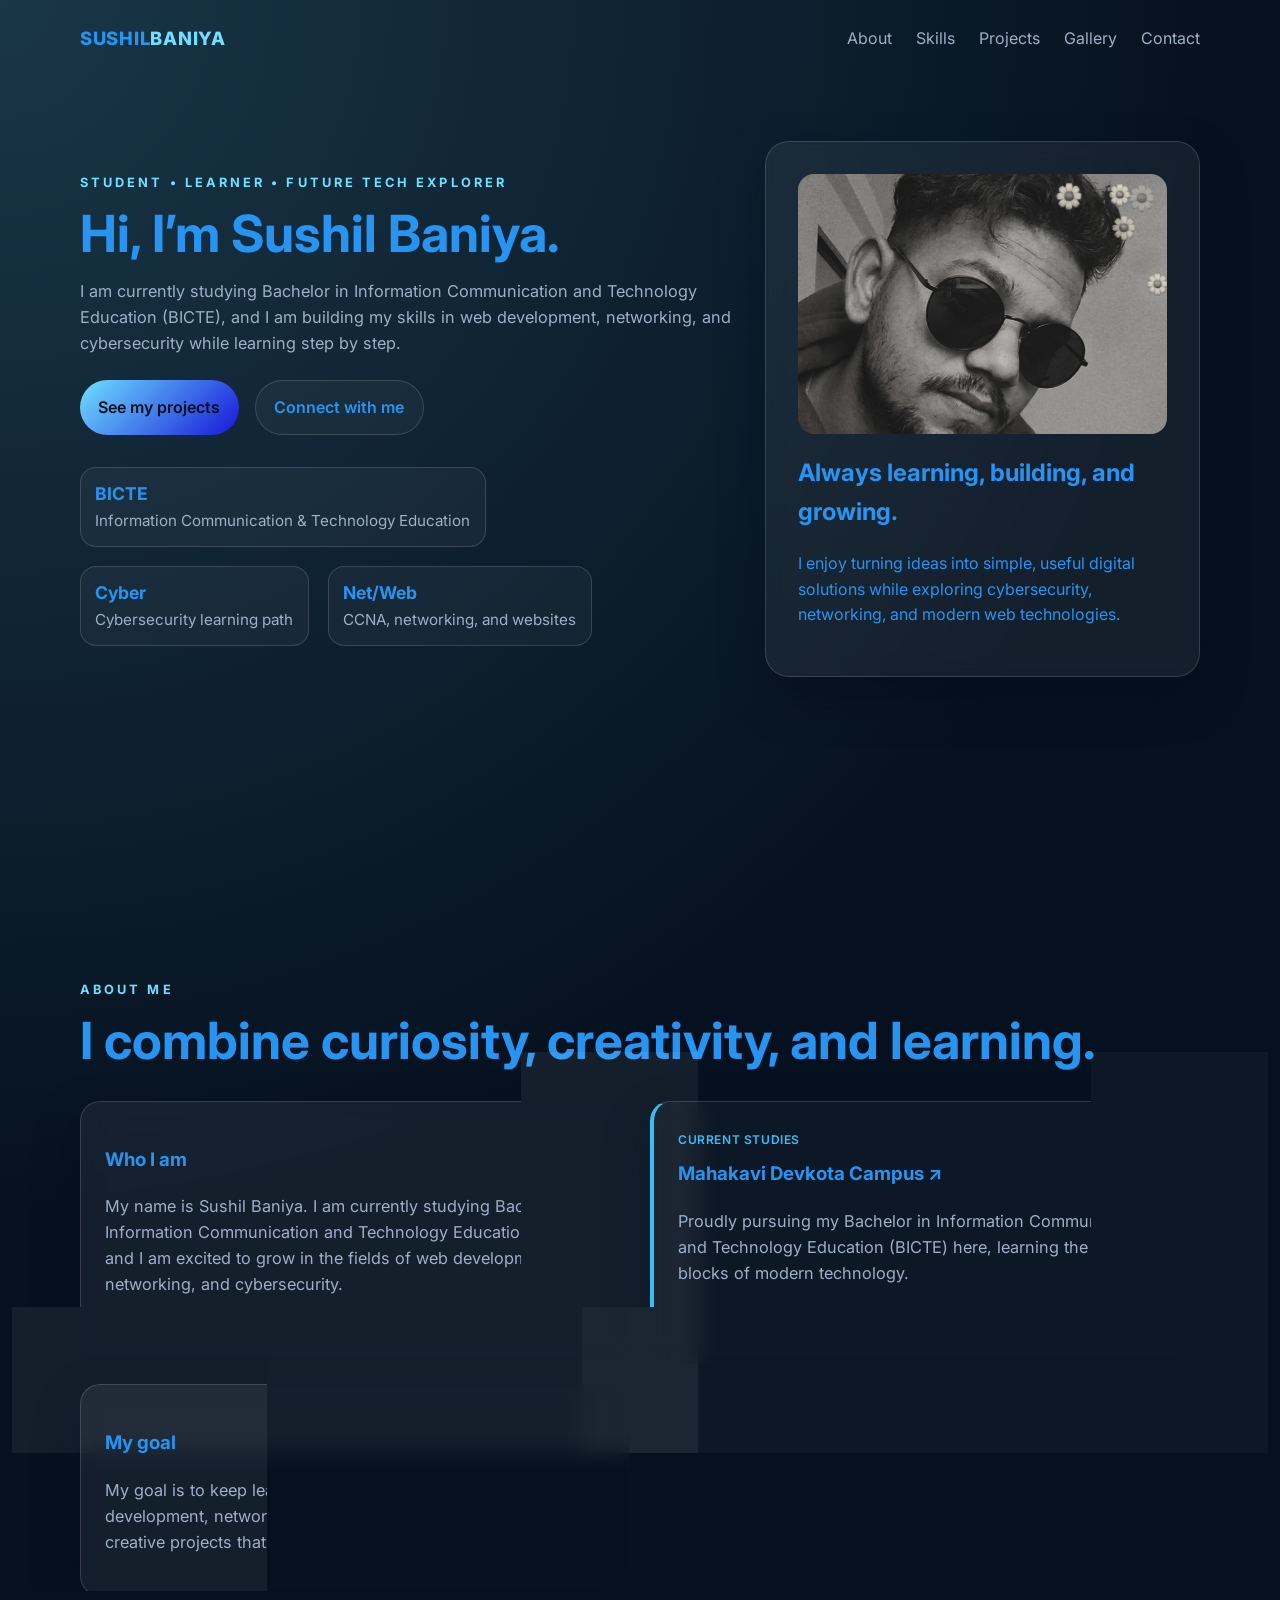
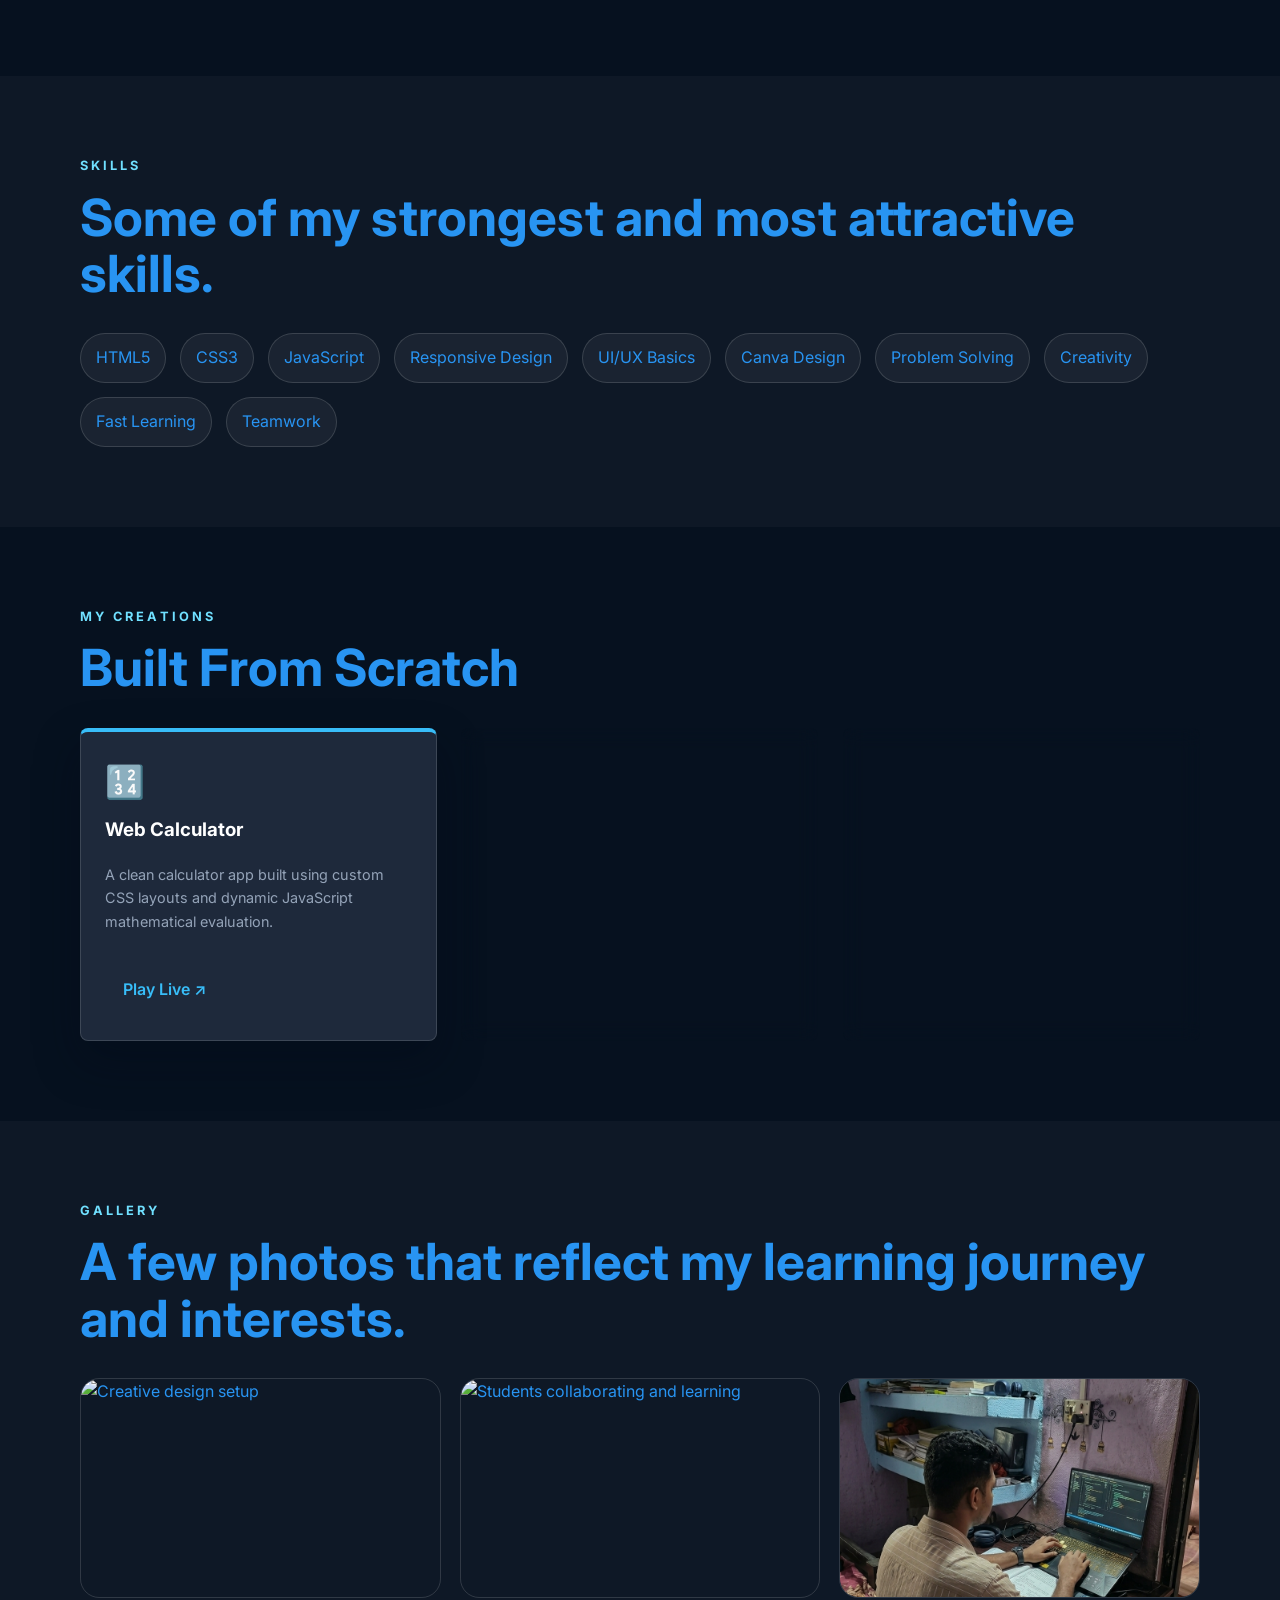
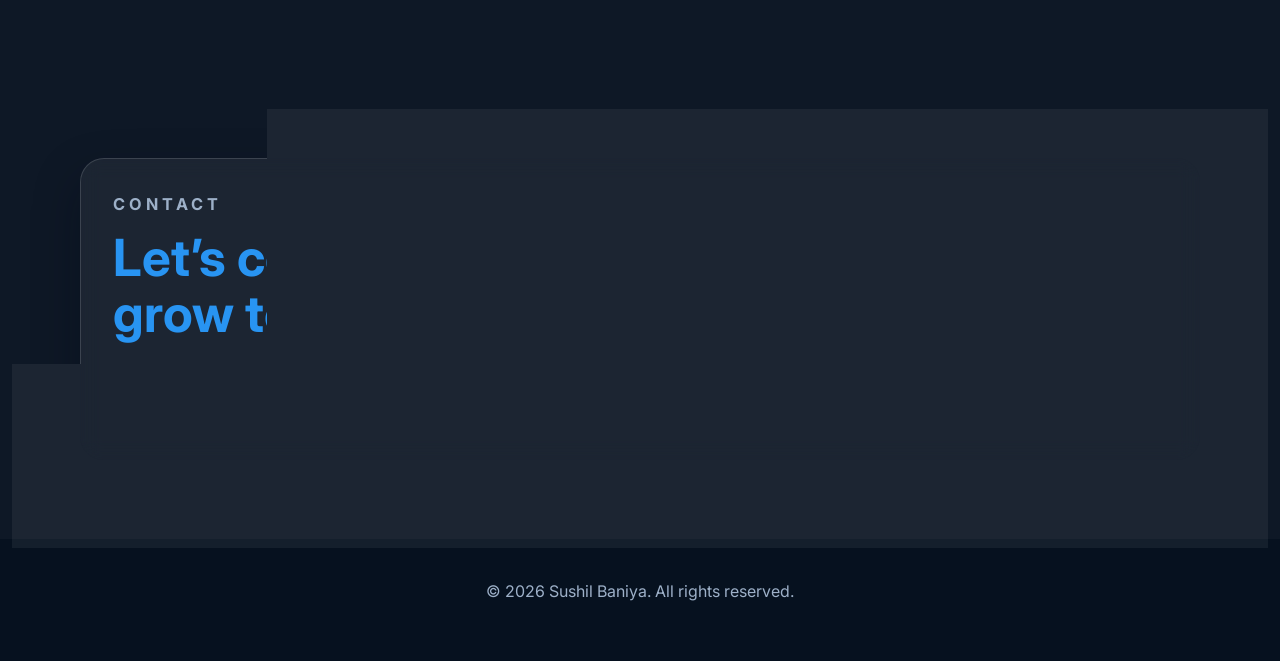
==== index.html @ fa3232b2 "Add files via upload" ====
<!DOCTYPE html>
<html lang="en">
  <head>
    <meta charset="UTF-8" />
    <meta name="viewport" content="width=device-width, initial-scale=1.0" />
    <title>Sushil Baniya | Portfolio</title>
    <meta
      name="description"
      content="Portfolio website for Sushil Baniya, a student pursuing +2 with Computer Science and building creative digital skills."
    />
    <link rel="preconnect" href="https://fonts.googleapis.com" />
    <link rel="preconnect" href="https://fonts.gstatic.com" crossorigin />
    <link
      href="https://fonts.googleapis.com/css2?family=Inter:wght@400;500;600;700;800&display=swap"
      rel="stylesheet"
    />
    <link rel="stylesheet" href="styles.css" />
  </head>
  <body>
    <header class="hero">
      <nav class="nav container">
        <a class="logo" href="#">Sushil<span>Baniya</span></a>
        <button class="menu-toggle" aria-label="Toggle navigation" aria-expanded="false">
          <span></span>
          <span></span>
          <span></span>
        </button>
        <div class="nav-links">
          <a href="#about">About</a>
          <a href="#skills">Skills</a>
          <a href="#projects">Projects</a>
          <a href="#gallery">Gallery</a>
          <a href="#contact">Contact</a>
        </div>
      </nav>

      <div class="hero-content container">
        <div class="hero-copy reveal">
          <p class="eyebrow">Student • Learner • Future Tech Explorer</p>
          <h1>Hi, I’m Sushil Baniya.</h1>
          <p class="hero-text">
            I am currently studying Bachelor in Information Communication and Technology
            Education (BICTE), and I am building my skills in web development,
            networking, and cybersecurity while learning step by step.
          </p>
          <div class="hero-actions">
            <a class="btn btn-primary" href="#projects">See my projects</a>
            <a class="btn btn-secondary" href="#contact">Connect with me</a>
          </div>
          <div class="metrics">
            <div>
              <strong>BICTE</strong>
              <span>Information Communication & Technology Education</span>
            </div>
            <div>
              <strong>Cyber</strong>
              <span>Cybersecurity learning path</span>
            </div>
            <div>
              <strong>Net/Web</strong>
              <span>CCNA, networking, and websites</span>
            </div>
          </div>
        </div>
        <div class="hero-card reveal">
          <img
            class="profile-photo"
            src="1000125288.jpg"
            alt="Sushil Baniya portrait"
          />
          <h2>Always learning, building, and growing.</h2>
          <p>
            I enjoy turning ideas into simple, useful digital solutions while exploring
            cybersecurity, networking, and modern web technologies.
          </p>
        </div>
      </div>
    </header>

    <main>
      <section id="about" class="section container">
        <div class="section-heading reveal">
          <p class="eyebrow">About me</p>
          <h2>I combine curiosity, creativity, and learning.</h2>
        </div>
        <div class="about-grid">
          <div class="card reveal">
            <h3>Who I am</h3>
            <p>
              My name is Sushil Baniya. I am currently studying Bachelor in Information
              Communication and Technology Education (BICTE), and I am excited to grow in
              the fields of web development, networking, and cybersecurity.
            </p>
          </div>
          <!-- Campus Card Section -->
          <div class="card reveal" style="border-left: 4px solid #38bdf8; background: rgba(255, 255, 255, 0.03);">
            <span style="font-size: 0.75rem; text-transform: uppercase; letter-spacing: 0.05em; color: #38bdf8; font-weight: 600;">Current Studies</span>
            <h3 style="margin-top: 0.5rem;">
  <a href="https://www.mdc.edu.np/" target="_blank" rel="noopener noreferrer" style="color: inherit; text-decoration: none; transition: color 0.2s;" onmouseover="this.style.color='#38bdf8'" onmouseout="this.style.color='inherit'">
    Mahakavi Devkota Campus ↗
  </a>
</h3>
            <p>
              Proudly pursuing my Bachelor in Information Communication and Technology Education (BICTE) here, 
              learning the building blocks of modern technology.
            </p>
            <a href="https://www.mdc.edu.np/" target="_blank" rel="noopener noreferrer" style="display: inline-flex; align-items: center; margin-top: 1rem; color: #38bdf8; text-decoration: none; font-weight: 500; gap: 0.5rem;">
              <svg width="13" height="13" viewBox="0 0 24 24" fill="none" stroke="currentColor" stroke-width="2" stroke-linecap="round" stroke-linejoin="round"></svg>

            </a>
          </div>
          <div class="card reveal">
            <h3>My goal</h3>
            <p>
              My goal is to keep learning cybersecurity, CCNA, website development,
              networking, and practical tech skills while building creative projects that
              reflect my growth as a student.
            </p>
          </div>
        </div>
      </section>

      <section id="skills" class="section section-alt">
        <div class="container">
          <div class="section-heading reveal">
            <p class="eyebrow">Skills</p>
            <h2>Some of my strongest and most attractive skills.</h2>
          </div>
          <div class="skills-list reveal">
            <span>HTML5</span>
            <span>CSS3</span>
            <span>JavaScript</span>
            <span>Responsive Design</span>
            <span>UI/UX Basics</span>
            <span>Canva Design</span>
            <span>Problem Solving</span>
            <span>Creativity</span>
            <span>Fast Learning</span>
            <span>Teamwork</span>
          </div>
        </div>
      </section>

      <section id="projects" class="section container">
      <div class="section-heading">
        <p class="eyebrow">My Creations</p>
        <h2>Built From Scratch</h2>
      </div>

      <div class="about-grid" style="margin-top: 2rem; display: grid; grid-template-columns: repeat(auto-fit, minmax(280px, 1fr)); gap: 1.5rem;">
        
        <div class="card reveal" style="border-top: 4px solid #38bdf8; background: #1e293b; padding: 1.5rem; border-radius: 8px;">
          <span style="font-size: 2rem;">🔢</span>
          <h3 style="margin-top: 0.5rem; color: #fff;">Web Calculator</h3>
          <p style="color: #94a3b8; font-size: 0.9rem;">A clean calculator app built using custom CSS layouts and dynamic JavaScript mathematical evaluation.</p>
          <a href="Simple Calculator/index.html" class="btn" style="display: inline-block; margin-top: 1rem; color: #38bdf8; text-decoration: none; font-weight: 600;">Play Live ↗</a>
        </div>

        <div class="card reveal" style="border-top: 4px solid #22c55e; background: #1e293b; padding: 1.5rem; border-radius: 8px;">
          <span style="font-size: 2rem;">🎮</span>
          <h3 style="margin-top: 0.5rem; color: #fff;">Rock, Paper, Scissors</h3>
          <p style="color: #94a3b8; font-size: 0.9rem;">An interactive arcade-style game testing real-time conditional logic statements and random choice generation.</p>
          <a href="RPS/index.html" class="btn" style="display: inline-block; margin-top: 1rem; color: #22c55e; text-decoration: none; font-weight: 600;">Play Live ↗</a>
        </div>

        <div class="card reveal" style="border-top: 4px solid #a855f7; background: #1e293b; padding: 1.5rem; border-radius: 8px;">
          <span style="font-size: 2rem;">🎲</span>
          <h3 style="margin-top: 0.5rem; color: #fff;">Dice Roller</h3>
          <p style="color: #94a3b8; font-size: 0.9rem;">A fun probability simulation interface animating random mathematical outputs leveraging CSS transitions.</p>
          <a href="dice/index.html" class="btn" style="display: inline-block; margin-top: 1rem; color: #a855f7; text-decoration: none; font-weight: 600;">Play Live ↗</a>
        </div>
       </div>
    </section>
      </section>

      <section id="gallery" class="section section-alt">
        <div class="container">
          <div class="section-heading reveal">
            <p class="eyebrow">Gallery</p>
            <h2>A few photos that reflect my learning journey and interests.</h2>
          </div>
          <div class="photo-grid reveal">
          
            <img
              src="FB_IMG_1783139562758.jpg"
              alt="Creative design setup"
            />
            <img
              src="FB_IMG_1783139641685.jpg"
              alt="Students collaborating and learning"
            />
            <img
            src="Picsart_26-07-09_14-01-45-009.jpg"
            alt="project showcase and presentation"
            />
          </div>
        </div>
      </section>

      <section id="contact" class="section section-alt">
        <div class="container contact-card reveal">
          <div>
            <p class="eyebrow">Contact</p>
            <h2>Let’s connect and grow together.</h2>
            <p>
              Feel free to follow my social media profiles and reach out anytime for
              collaboration, inspiration, or a friendly hello.
            </p>
          </div>
          <div class="social-links">
            <a class="social-btn" href="https://www.facebook.com/susil.kashyap.376" target="_blank" rel="noreferrer">Facebook</a>
            <a class="social-btn" href="https://www.instagram.com/sushil1.0/" target="_blank" rel="noreferrer">Instagram</a>
            <a class="social-btn" href="mailto:sushilbaniya001@gmail.com" target="_blank" rel="noreferrer">Email: sushilbaniya001@gmail.com</a>
            <a class="social-btn" href="tel:+9779804455099" target="_blank" rel="noreferrer"> Phone: +977 980-4455099</a>
          </div>
        </div>
      </section>
    </main>

    <footer class="footer">
      <div class="container">
        <p>© <span id="year"></span> Sushil Baniya. All rights reserved.</p>
      </div>
    </footer>

    <script src="script.js"></script>
  </body>
</html>
---- styles.css ----
:root {
  color-scheme: dark;
  --bg: #06111f;
  --bg-soft: #0f1f32;
  --card: rgba(255, 255, 255, 0.06);
  --text: #2894f2;
  --muted: #9db0c8;
  --accent: #70e0ff;
  --accent-strong: #1717d9;
  --border: rgba(255, 255, 255, 0.14);
  --shadow: 0 20px 45px rgba(2, 8, 23, 0.35);
}

* {
  box-sizing: border-box;
}

html {
  scroll-behavior: smooth;
}

body {
  margin: 0;
  font-family: "Inter", sans-serif;
  color: var(--text);
  background:
    radial-gradient(circle at top left, rgba(112, 224, 255, 0.18), transparent 30%),
    var(--bg);
  line-height: 1.6;
}

a {
  color: inherit;
  text-decoration: none;
}

img {
  max-width: 100%;
  display: block;
}

.container {
  width: min(1120px, calc(100% - 2rem));
  margin: 0 auto;
}

.hero {
  min-height: 100vh;
  padding-bottom: 3rem;
}

.nav {
  display: flex;
  align-items: center;
  justify-content: space-between;
  padding: 1.5rem 0;
  position: relative;
}

.logo {
  font-size: 1.15rem;
  font-weight: 800;
  letter-spacing: 0.04em;
  text-transform: uppercase;
}

.logo span {
  color: var(--accent);
}

.nav-links {
  display: flex;
  gap: 1.5rem;
  color: var(--muted);
}

.nav-links a:hover,
.nav-links a:focus-visible {
  color: var(--text);
}

.menu-toggle {
  display: none;
  background: transparent;
  border: 0;
  padding: 0.25rem;
  cursor: pointer;
}

.menu-toggle span {
  display: block;
  width: 1.5rem;
  height: 2px;
  background: var(--text);
  margin: 0.25rem 0;
  transition: transform 0.2s ease;
}

.hero-content {
  display: grid;
  grid-template-columns: 1.2fr 0.8fr;
  gap: 2rem;
  align-items: center;
  padding-top: 4rem;
}

.eyebrow {
  margin: 0 0 0.75rem;
  text-transform: uppercase;
  letter-spacing: 0.24em;
  font-size: 0.8rem;
  color: var(--accent);
  font-weight: 700;
}

.hero h1,
.section-heading h2,
.contact-card h2 {
  margin: 0;
  font-size: clamp(2rem, 4vw, 3.5rem);
  line-height: 1.1;
}

.hero-text,
.card p,
.contact-card p {
  color: var(--muted);
  font-size: 1.02rem;
}

.hero-actions {
  display: flex;
  gap: 1rem;
  flex-wrap: wrap;
  margin: 1.5rem 0 2rem;
}

.btn {
  display: inline-flex;
  align-items: center;
  justify-content: center;
  padding: 0.85rem 1.15rem;
  border-radius: 999px;
  font-weight: 600;
  transition: transform 0.2s ease, background 0.2s ease;
}

.btn:hover,
.btn:focus-visible {
  transform: translateY(-2px);
}

.btn-primary {
  background: linear-gradient(135deg, var(--accent), var(--accent-strong));
  color: #04111e;
}

.btn-secondary {
  border: 1px solid var(--border);
  background: rgba(255, 255, 255, 0.035);
}

.metrics {
  display: flex;
  flex-wrap: wrap;
  gap: 1.2rem;
  margin-top: 1.5rem;
}

.metrics div {
  min-width: 8rem;
  padding: 0.75rem 0.9rem;
  border: 1px solid var(--border);
  border-radius: 1rem;
  background: rgba(255, 255, 255, 0.04);
}

.metrics strong {
  display: block;
  font-size: 1.1rem;
}

.metrics span {
  color: var(--muted);
  font-size: 0.95rem;
}

.hero-card,
.card,
.contact-card {
  background: var(--card);
  border: 1px solid var(--border);
  box-shadow: var(--shadow);
  backdrop-filter: blur(10px);
}

.hero-card {
  padding: 2rem;
  border-radius: 1.5rem;
}

.profile-photo {
  width: 100%;
  height: 260px;
  object-fit: cover;
  border-radius: 1rem;
  margin-bottom: 1rem;
}

.section {
  padding: 5rem 0;
}

.section-alt {
  background: rgba(255, 255, 255, 0.03);
}

.about-grid {
  display: grid;
  grid-template-columns: repeat(2, minmax(0, 1fr));
  gap: 1.25rem;
  margin-top: 2rem;
}

.card {
  padding: 1.5rem;
  border-radius: 1.25rem;
}

.skills-list {
  display: flex;
  flex-wrap: wrap;
  gap: 0.85rem;
  margin-top: 2rem;
}

.skills-list span {
  padding: 0.7rem 0.95rem;
  border-radius: 999px;
  border: 1px solid var(--border);
  color: var(--text);
  background: rgba(255, 255, 255, 0.05);
}

.photo-grid {
  display: grid;
  grid-template-columns: repeat(3, minmax(0, 1fr));
  gap: 1.2rem;
  margin-top: 2rem;
}

.photo-grid img {
  width: 100%;
  height: 220px;
  object-fit: cover;
  border-radius: 1.2rem;
  border: 1px solid var(--border);
}

.contact-card {
  display: flex;
  justify-content: space-between;
  align-items: center;
  gap: 1.5rem;
  padding: 2rem;
  border-radius: 1.5rem;
}

.social-links {
  display: flex;
  flex-wrap: wrap;
  gap: 0.8rem;
}

.social-btn {
  display: inline-flex;
  align-items: center;
  justify-content: center;
  padding: 0.8rem 1rem;
  border-radius: 999px;
  border: 1px solid var(--border);
  background: rgba(255, 255, 255, 0.05);
  font-weight: 600;
  transition: transform 0.2s ease, border-color 0.2s ease;
}

.social-btn:hover,
.social-btn:focus-visible {
  transform: translateY(-2px);
  border-color: var(--accent);
}

.footer {
  padding: 1.5rem 0 2.5rem;
  color: var(--muted);
  text-align: center;
}

.reveal {
  opacity: 0;
  transform: translateY(20px);
  transition: opacity 0.6s ease, transform 0.6s ease;
}

.reveal.is-visible {
  opacity: 1;
  transform: translateY(0);
}

.project-grid {
  display: grid;
  grid-template-columns: repeat(3, minmax(0, 1fr));
  gap: 1.2rem;
  margin-top: 2rem;
}

.project-card {
  padding: 1.5rem;
  border-radius: 1.25rem;
  background: var(--card);
  border: 1px solid var(--border);
  box-shadow: var(--shadow);
  backdrop-filter: blur(10px);
}

.project-card h3 {
  margin-top: 0;
  margin-bottom: 0.55rem;
}

.project-card p {
  color: var(--muted);
}

.project-card a {
  display: inline-block;
  margin-top: 0.8rem;
  color: var(--accent);
  font-weight: 600;
}

@media (max-width: 820px) {
  .hero-content,
  .about-grid,
  .contact-card,
  .project-grid {
    grid-template-columns: 1fr;
    flex-direction: column;
    align-items: flex-start;
  }

  .hero-content {
    padding-top: 2rem;
  }

  .photo-grid {
    grid-template-columns: 1fr;
  }
}

@media (max-width: 640px) {
  .nav-links {
    position: absolute;
    top: 4.5rem;
    right: 0;
    left: 0;
    flex-direction: column;
    padding: 1rem;
    background: rgba(6, 17, 31, 0.96);
    border: 1px solid var(--border);
    border-radius: 1rem;
    display: none;
  }

  .nav-links.is-open {
    display: flex;
  }

  .menu-toggle {
    display: block;
  }

  .hero-actions,
  .metrics {
    flex-direction: column;
  }

  .hero-card,
  .card,
  .contact-card {
    padding: 1.25rem;
  }
}
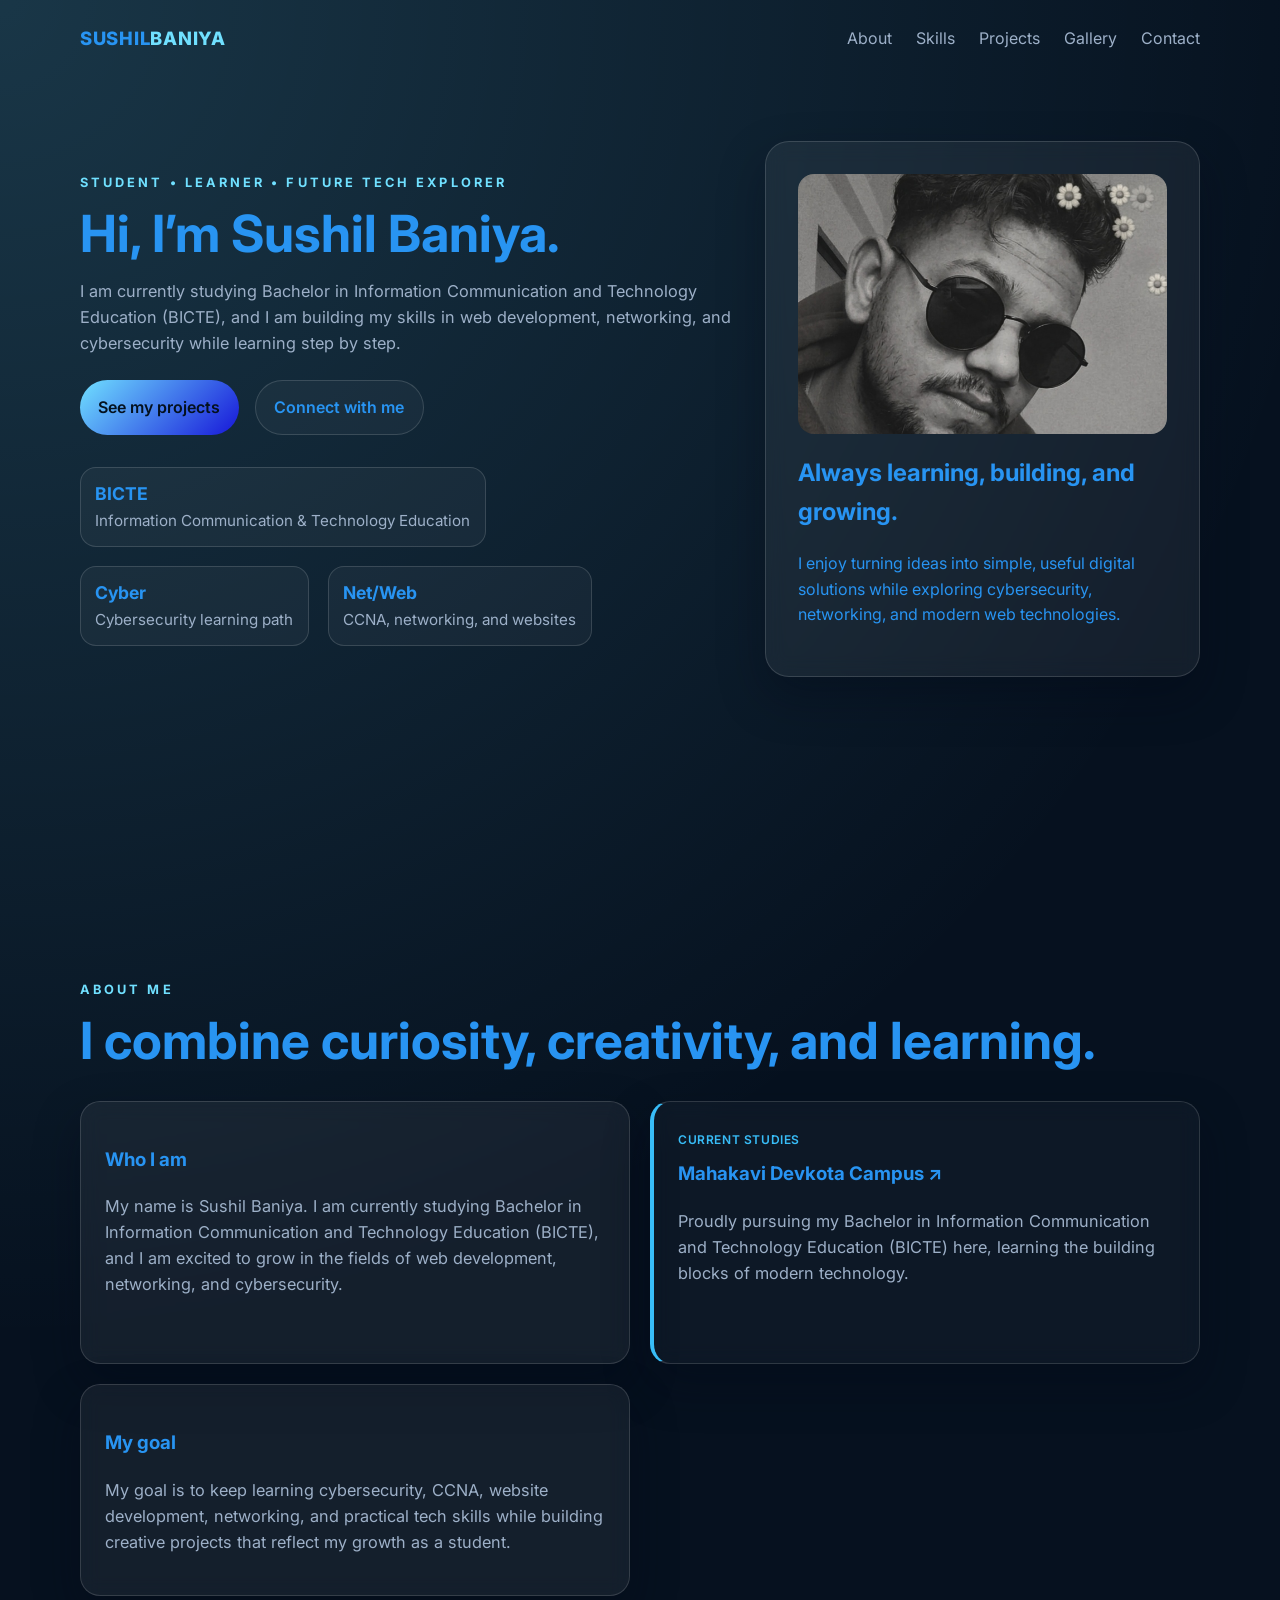
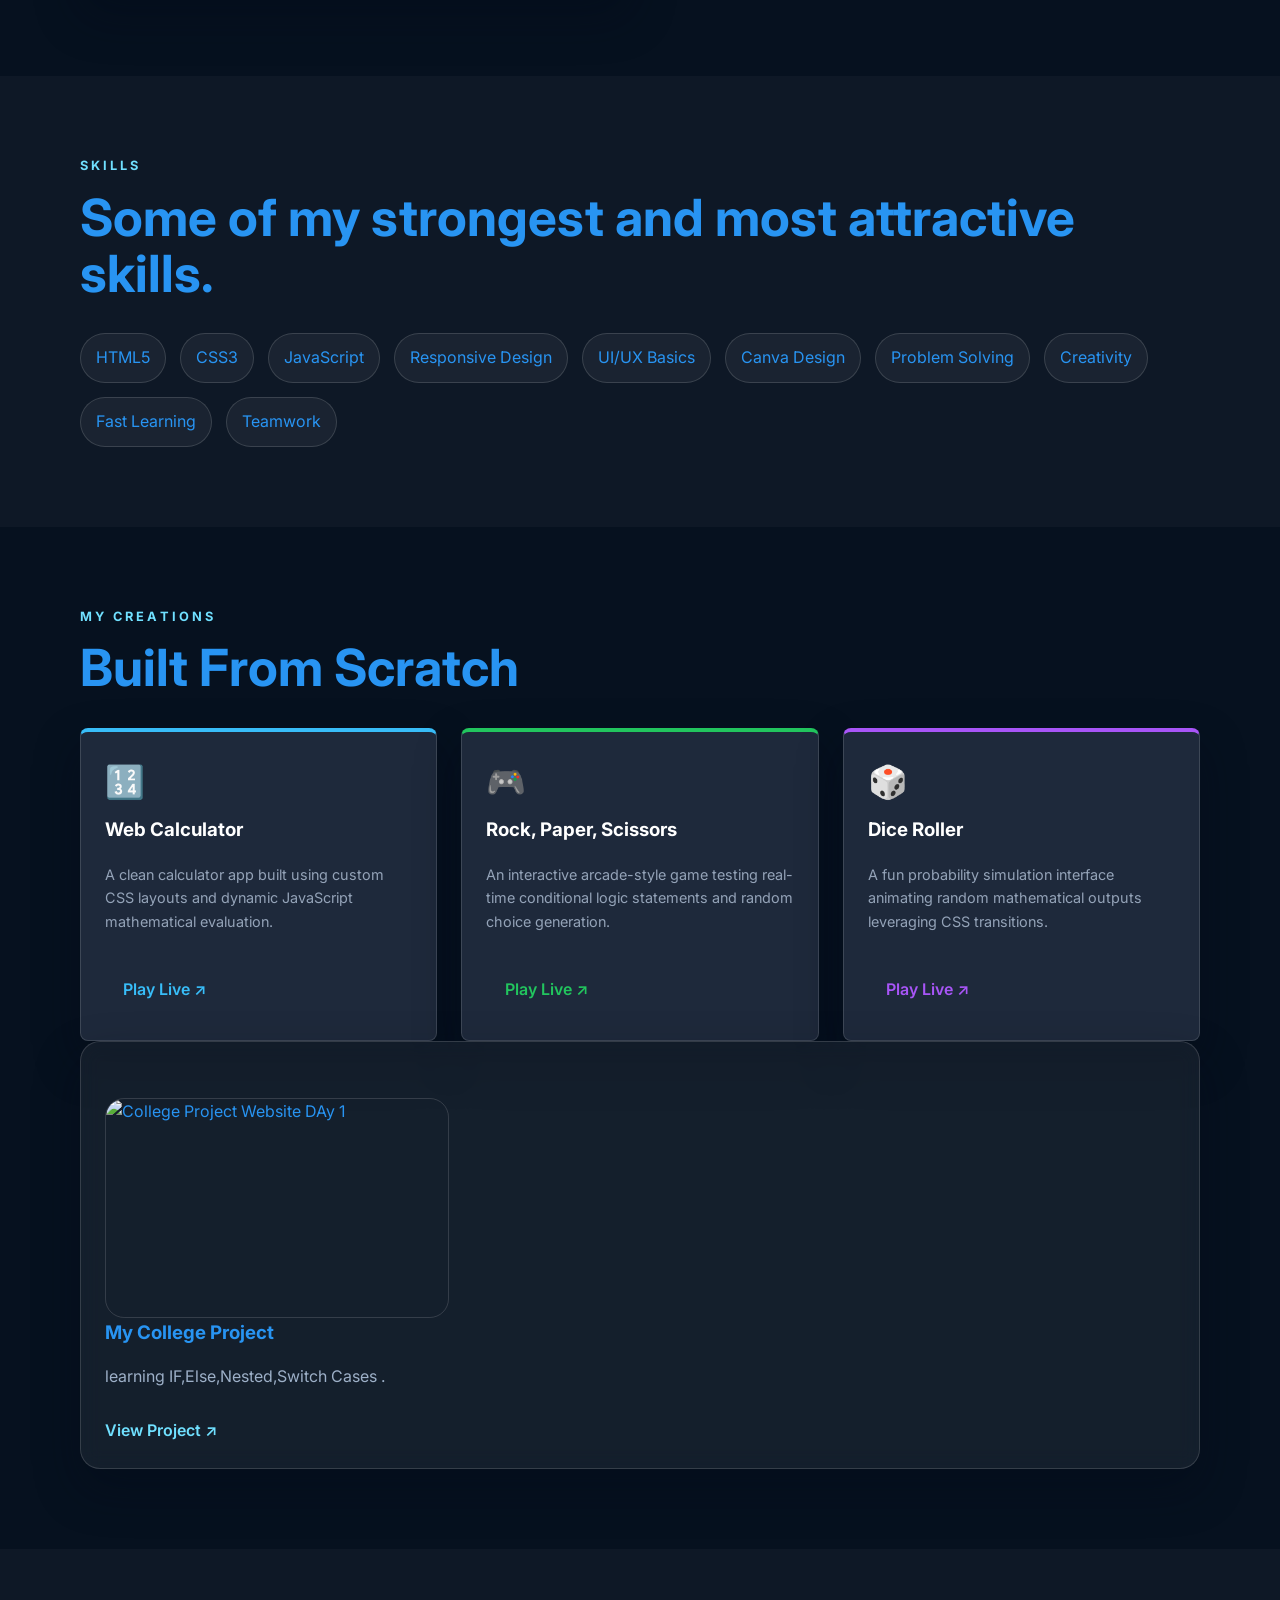
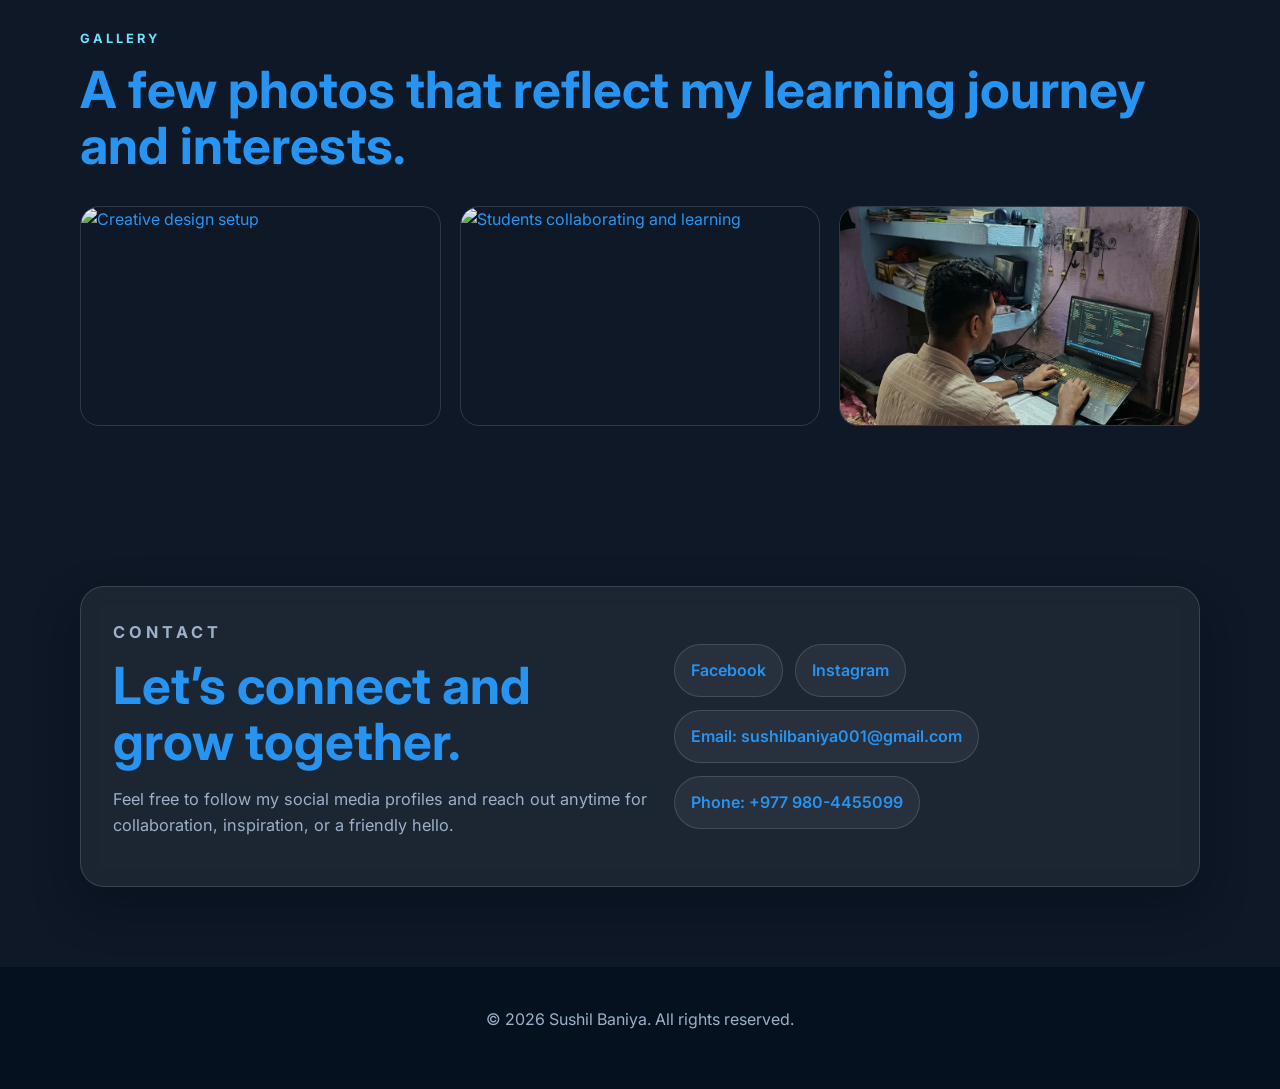
==== commit a8a1d90a: "Refactor index.html structure and content" ====
--- a/index.html
+++ b/index.html
@@ -168,8 +168,33 @@
           <h3 style="margin-top: 0.5rem; color: #fff;">Dice Roller</h3>
           <p style="color: #94a3b8; font-size: 0.9rem;">A fun probability simulation interface animating random mathematical outputs leveraging CSS transitions.</p>
           <a href="dice/index.html" class="btn" style="display: inline-block; margin-top: 1rem; color: #a855f7; text-decoration: none; font-weight: 600;">Play Live ↗</a>
-        </div>
-       </div>
+          </div>
+      </div>
+        <!-- College Project -->
+<div class="project-card">
+  <div class="photo-grid reveal">
+
+    <img src="C:\Users\sushi\OneDrive\Pictures\Screenshots\abstract-gray-splatter-dirty-grunge-texture-background_135595-50008.jpg"
+         alt="College Project Website DAy 1">
+  </div>
+
+    <div class="project-info">
+
+        <h3>My College Project</h3>
+
+        <p>
+            learning IF,Else,Nested,Switch Cases .
+        </p>
+
+        <a href="https://c-programming-by-sushil.netlify.app/"
+           target="_blank"
+           rel="noopener noreferrer">
+            View Project ↗
+        </a>
+
+    </div>
+
+</div>
     </section>
       </section>
 
